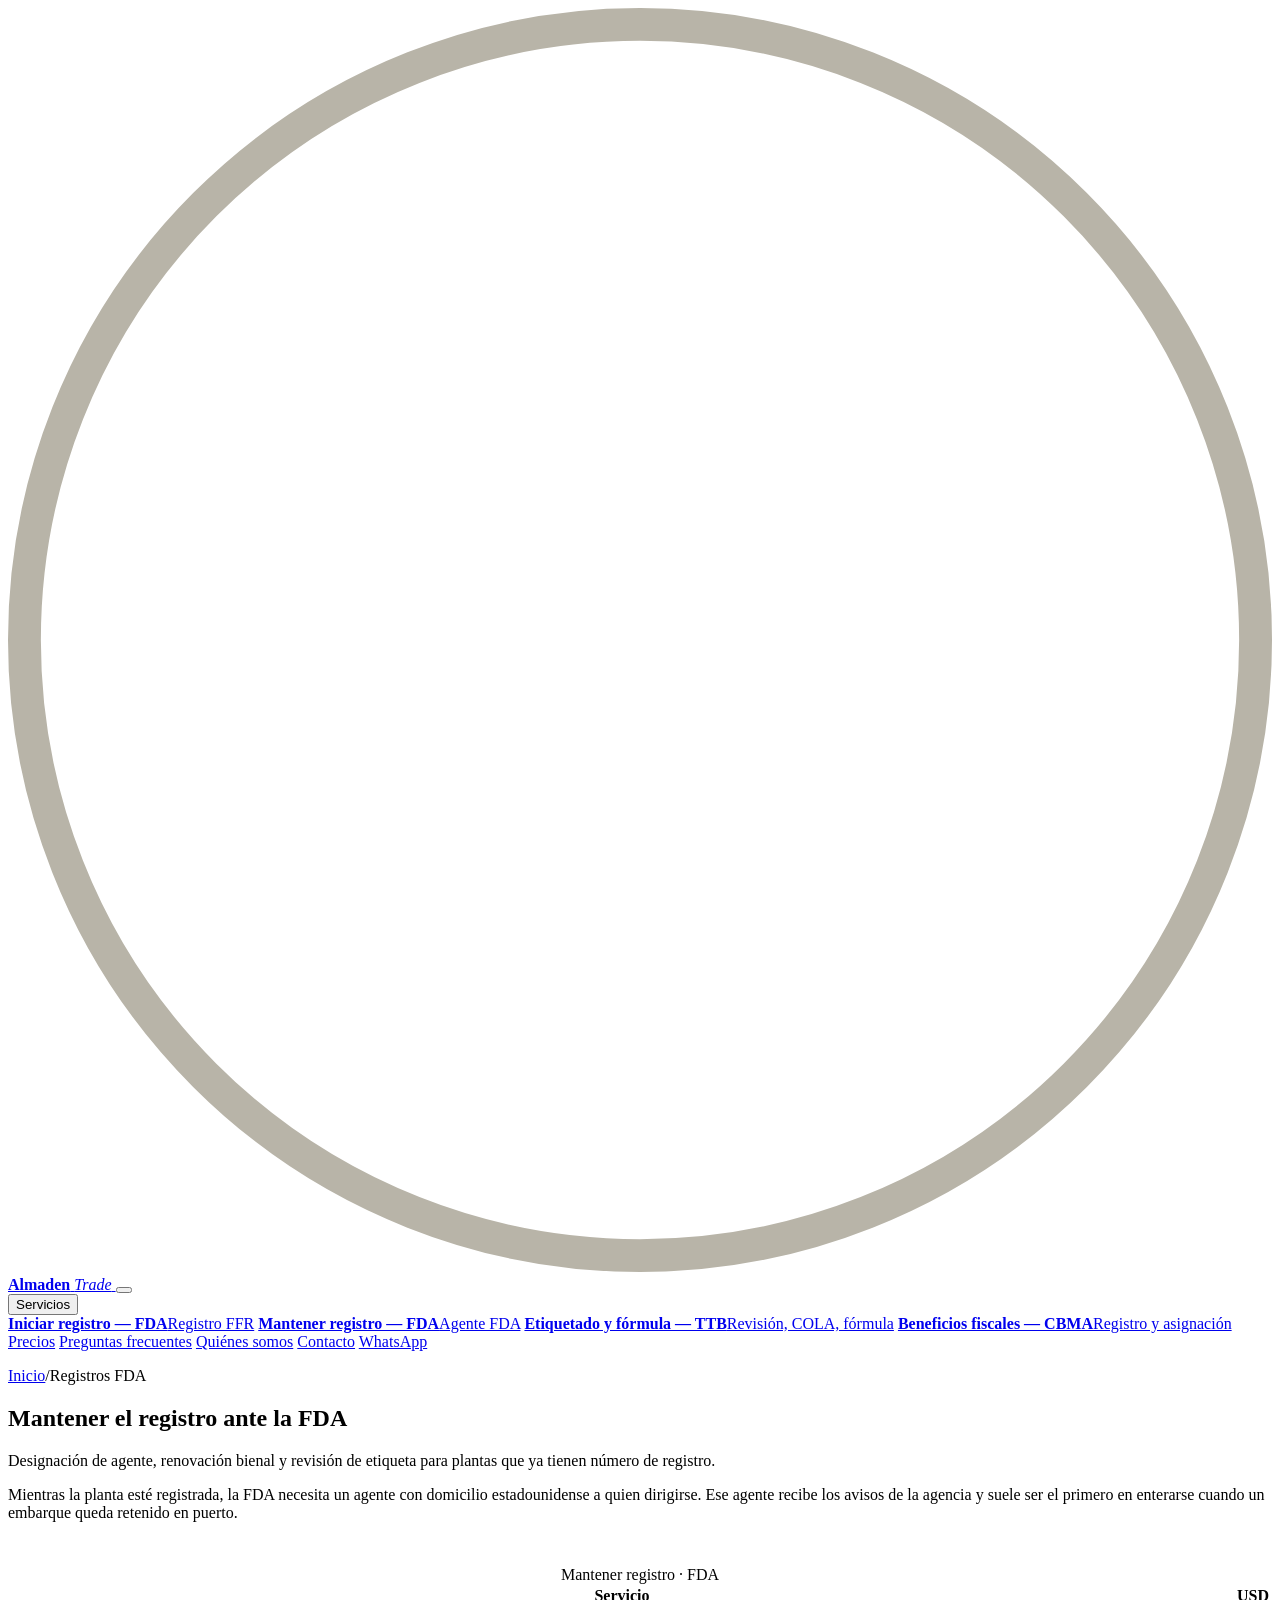
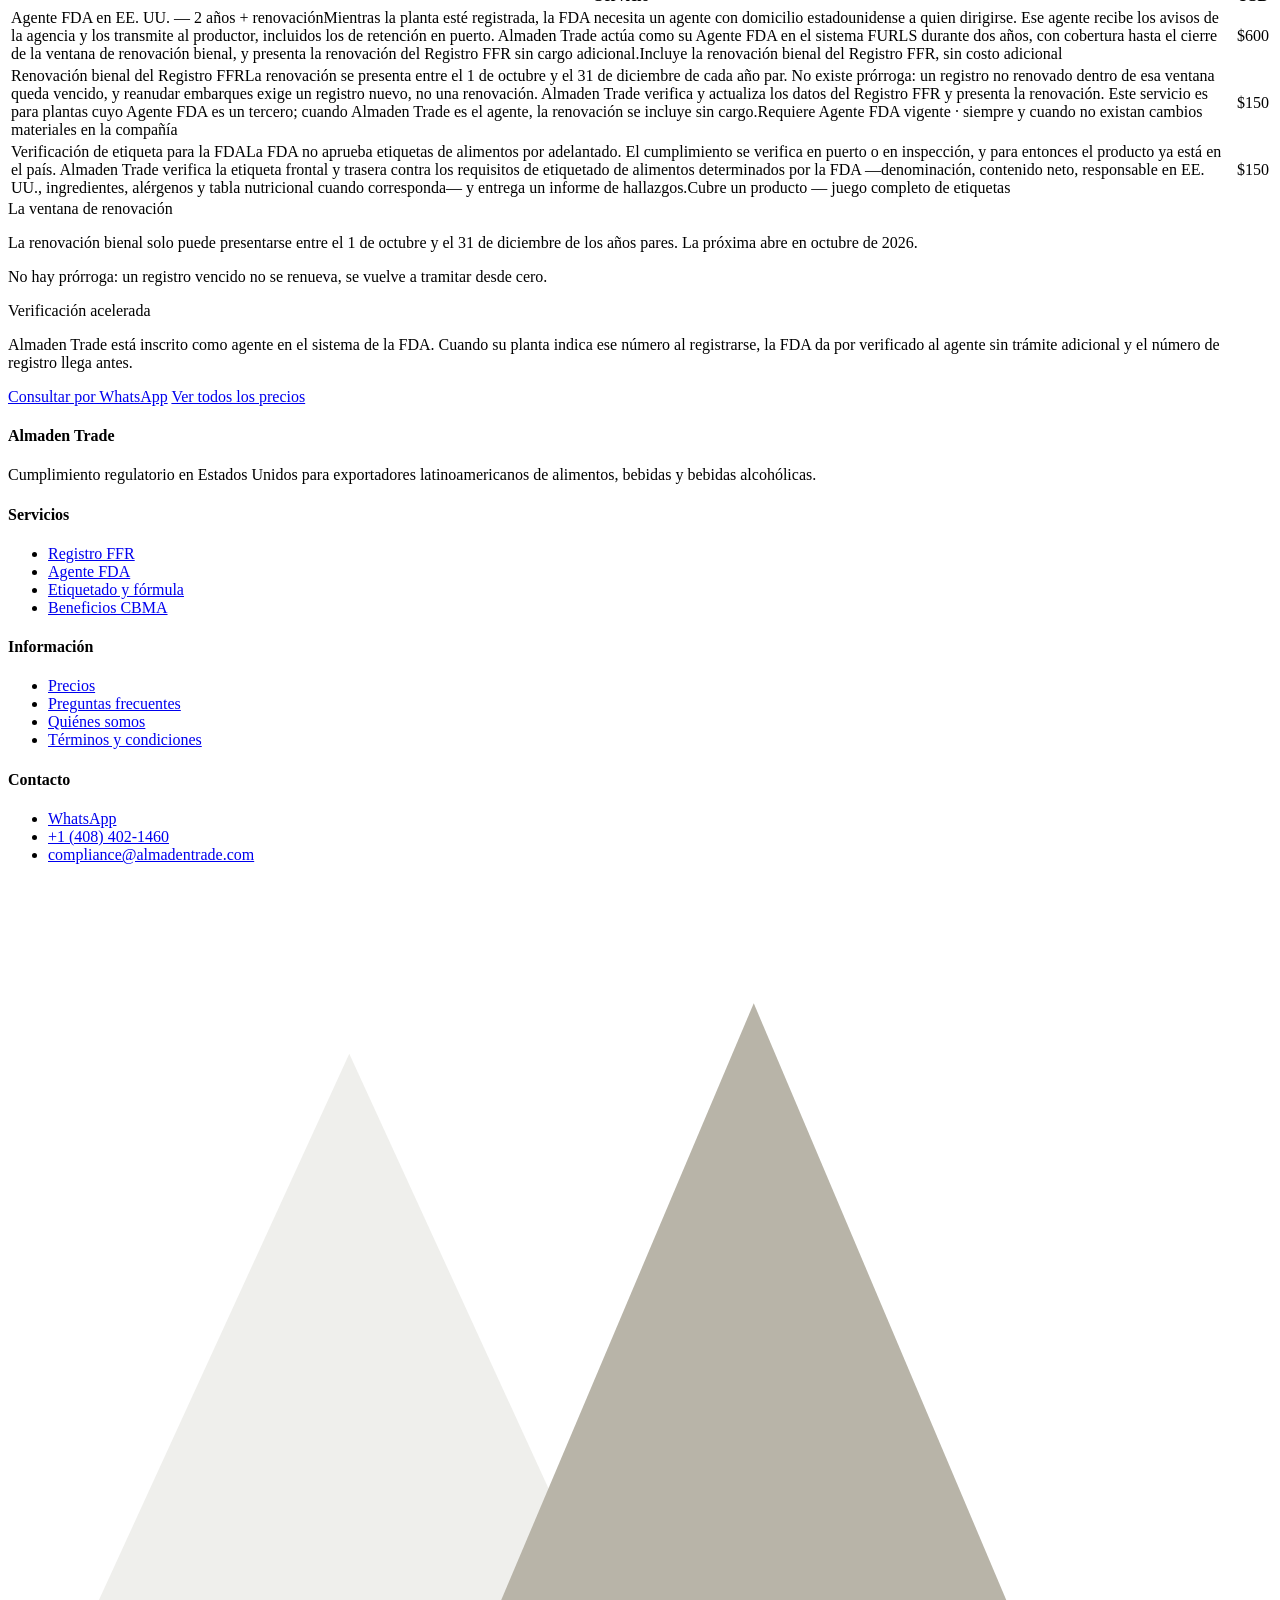
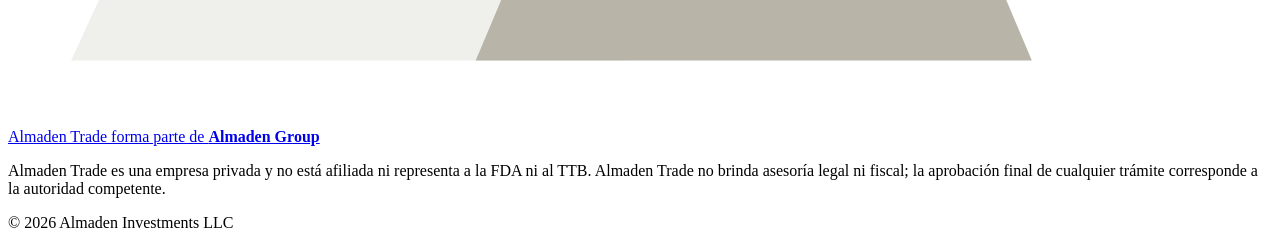
==== agente-fda/index.html @ 03629441 "Update index.html" ====
<!DOCTYPE html>
<html lang="es">
<head>
<meta charset="UTF-8">
<meta name="viewport" content="width=device-width,initial-scale=1">
<title>Agente FDA en EE. UU. — Almaden Trade</title>
<meta name="description" content="Designación de Agente FDA en EE. UU. por 2 años y renovación bienal del Registro FFR desde San Jose, California.">
<link rel="preconnect" href="https://fonts.googleapis.com">
<link rel="preconnect" href="https://fonts.gstatic.com" crossorigin>
<link href="https://fonts.googleapis.com/css2?family=Spectral:wght@500;600&family=Inter:wght@400;450;500;550;600&family=Poppins:wght@600;700&family=IBM+Plex+Mono:wght@400;500&display=swap" rel="stylesheet">
<link rel="icon" href="/favicon.svg" type="image/svg+xml">
<link rel="stylesheet" href="/styles.css">
</head>
<body>
<header class="masthead">
  <div class="shell">
    <a class="wordmark" href="/es/" aria-label="Almaden Trade — inicio">
      <svg class="wm-mark" viewBox="0 0 100 100" aria-hidden="true">
<circle cx="50" cy="50" r="48.7" fill="none" stroke="#B8B4A8" stroke-width="2.6"/>
<path d="M75.4 17.5 L60.5 58.2 L33.1 72.8 L39.5 41.8 Z" fill="#ffffff"/>
</svg>
      <span class="wm-name"><b>Almaden</b>&nbsp;<i>Trade</i></span>
    </a>
    <button class="burger" aria-label="Menú" aria-expanded="false"><span></span><span></span><span></span></button>
    <nav class="nav">
      <div class="nav-group">
        <button aria-expanded="false" aria-current="page">Servicios</button>
        <div class="menu">
          <a href="/registro-fda/"><strong>Iniciar registro — FDA</strong><span>Registro FFR</span></a>
          <a href="/agente-fda/"><strong>Mantener registro — FDA</strong><span>Agente FDA</span></a>
          <a href="/etiquetado-ttb/"><strong>Etiquetado y fórmula — TTB</strong><span>Revisión, COLA, fórmula</span></a>
          <a href="/cbma/"><strong>Beneficios fiscales — CBMA</strong><span>Registro y asignación</span></a>
        </div>
      </div>
      <a href="/precios/">Precios</a>
      <a href="/preguntas/">Preguntas frecuentes</a>
      <a href="/quienes-somos/">Quiénes somos</a>
      <a href="/contacto/">Contacto</a>
      <a class="nav-wa" href="https://wa.me/14084021460" target="_blank" rel="noopener">WhatsApp</a>
    </nav>
  </div>
</header>
<section class="pagehead">
  <div class="shell">
    <p class="crumb"><a href="/es/">Inicio</a><span>/</span>Registros FDA</p>
    <h1>Mantener el registro ante la FDA</h1>
    <p class="lede">Designación de agente, renovación bienal y revisión de etiqueta para plantas que ya tienen número de registro.</p>
  </div>
</section>
<section class="band">
  <div class="shell">
    <p class="lede" style="margin-bottom:44px">Mientras la planta esté registrada, la FDA necesita un agente con domicilio estadounidense a quien dirigirse. Ese agente recibe los avisos de la agencia y suele ser el primero en enterarse cuando un embarque queda retenido en puerto.</p>
    <div class="sched-group">
<table class="schedule">
  <caption>Mantener registro · FDA</caption>
  <thead><tr><th>Servicio</th><th class="num">USD</th></tr></thead>
  <tbody>
      <tr>
        <td><span class="item">Agente FDA en EE. UU. — 2 años + renovación</span><span class="desc">Mientras la planta esté registrada, la FDA necesita un agente con domicilio estadounidense a quien dirigirse. Ese agente recibe los avisos de la agencia y los transmite al productor, incluidos los de retención en puerto. Almaden Trade actúa como su Agente FDA en el sistema FURLS durante dos años, con cobertura hasta el cierre de la ventana de renovación bienal, y presenta la renovación del Registro FFR sin cargo adicional.</span><span class="cond">Incluye la renovación bienal del Registro FFR, sin costo adicional</span></td>
        <td class="fig">$600</td>
      </tr>
      <tr>
        <td><span class="item">Renovación bienal del Registro FFR</span><span class="desc">La renovación se presenta entre el 1 de octubre y el 31 de diciembre de cada año par. No existe prórroga: un registro no renovado dentro de esa ventana queda vencido, y reanudar embarques exige un registro nuevo, no una renovación. Almaden Trade verifica y actualiza los datos del Registro FFR y presenta la renovación. Este servicio es para plantas cuyo Agente FDA es un tercero; cuando Almaden Trade es el agente, la renovación se incluye sin cargo.</span><span class="cond">Requiere Agente FDA vigente · siempre y cuando no existan cambios materiales en la compañía</span></td>
        <td class="fig">$150</td>
      </tr>
    <tr>
        <td><span class="item">Verificación de etiqueta para la FDA</span><span class="desc">La FDA no aprueba etiquetas de alimentos por adelantado. El cumplimiento se verifica en puerto o en inspección, y para entonces el producto ya está en el país. Almaden Trade verifica la etiqueta frontal y trasera contra los requisitos de etiquetado de alimentos determinados por la FDA —denominación, contenido neto, responsable en EE. UU., ingredientes, alérgenos y tabla nutricional cuando corresponda— y entrega un informe de hallazgos.</span><span class="cond">Cubre un producto — juego completo de etiquetas</span></td>
        <td class="fig">$150</td>
      </tr>
  </tbody>
</table>
</div>
    <div class="note">
      <span class="label">La ventana de renovación</span>
      <p>La renovación bienal solo puede presentarse entre el 1 de octubre y el 31 de diciembre de los años pares. La próxima abre en octubre de 2026.</p>
      <p>No hay prórroga: un registro vencido no se renueva, se vuelve a tramitar desde cero.</p>
    </div>
    <div class="note note-flag">
      <span class="label">Verificación acelerada</span>
      <p>Almaden Trade está inscrito como agente en el sistema de la FDA. Cuando su planta indica ese número al registrarse, la FDA da por verificado al agente sin trámite adicional y el número de registro llega antes.</p>
    </div>
    <div class="act">
      <a class="btn btn-solid" href="https://wa.me/14084021460" target="_blank" rel="noopener">Consultar por WhatsApp</a>
      <a class="btn btn-line" href="/precios/">Ver todos los precios</a>
    </div>
  </div>
</section>
<footer class="foot">
  <div class="shell">
    <div class="foot-grid">
      <div>
        <h4>Almaden Trade</h4>
        <p class="foot-about">Cumplimiento regulatorio en Estados Unidos para exportadores latinoamericanos de alimentos, bebidas y bebidas alcohólicas.</p>
      </div>
      <div>
        <h4>Servicios</h4>
        <ul>
          <li><a href="/registro-fda/">Registro FFR</a></li>
          <li><a href="/agente-fda/">Agente FDA</a></li>
          <li><a href="/etiquetado-ttb/">Etiquetado y fórmula</a></li>
          <li><a href="/cbma/">Beneficios CBMA</a></li>
        </ul>
      </div>
      <div>
        <h4>Información</h4>
        <ul>
          <li><a href="/precios/">Precios</a></li>
          <li><a href="/preguntas/">Preguntas frecuentes</a></li>
          <li><a href="/quienes-somos/">Quiénes somos</a></li>
          <li><a href="https://terminos.almadentrade.com" target="_blank" rel="noopener">Términos y condiciones</a></li>
        </ul>
      </div>
      <div>
        <h4>Contacto</h4>
        <ul>
          <li><a href="https://wa.me/14084021460" target="_blank" rel="noopener">WhatsApp</a></li>
          <li><a href="tel:+14084021460">+1 (408) 402-1460</a></li>
          <li><a href="mailto:compliance@almadentrade.com">compliance@almadentrade.com</a></li>
          <li style="margin-top:12px;color:rgba(255,255,255,.55);line-height:1.5">2150 N First St Ste 400<br>PMB 2024, San Jose, CA 95131</li>
        </ul>
      </div>
    </div>
    <div class="foot-group">
      <a href="https://almadengroup.com" target="_blank" rel="noopener">
        <svg class="group-mark" viewBox="242 54 200 124" aria-hidden="true">
          <polygon points="296,72 340,168 252,168" fill="#B8B4A8" opacity="0.22"/>
          <polygon points="344,168 388,72 432,168" fill="#ffffff" opacity="0.55"/>
          <polygon points="316,168 360,64 404,168" fill="#B8B4A8"/>
        </svg>
        <span>Almaden Trade forma parte de <strong>Almaden Group</strong></span>
      </a>
    </div>
    <div class="foot-base">
      <p class="foot-legal">Almaden Trade es una empresa privada y no está afiliada ni representa a la FDA ni al TTB. Almaden Trade no brinda asesoría legal ni fiscal; la aprobación final de cualquier trámite corresponde a la autoridad competente.</p>
      <p class="foot-mark">© 2026 Almaden Investments LLC</p>
    </div>
  </div>
</footer>
<script src="/script.js"></script>
</body>
</html>
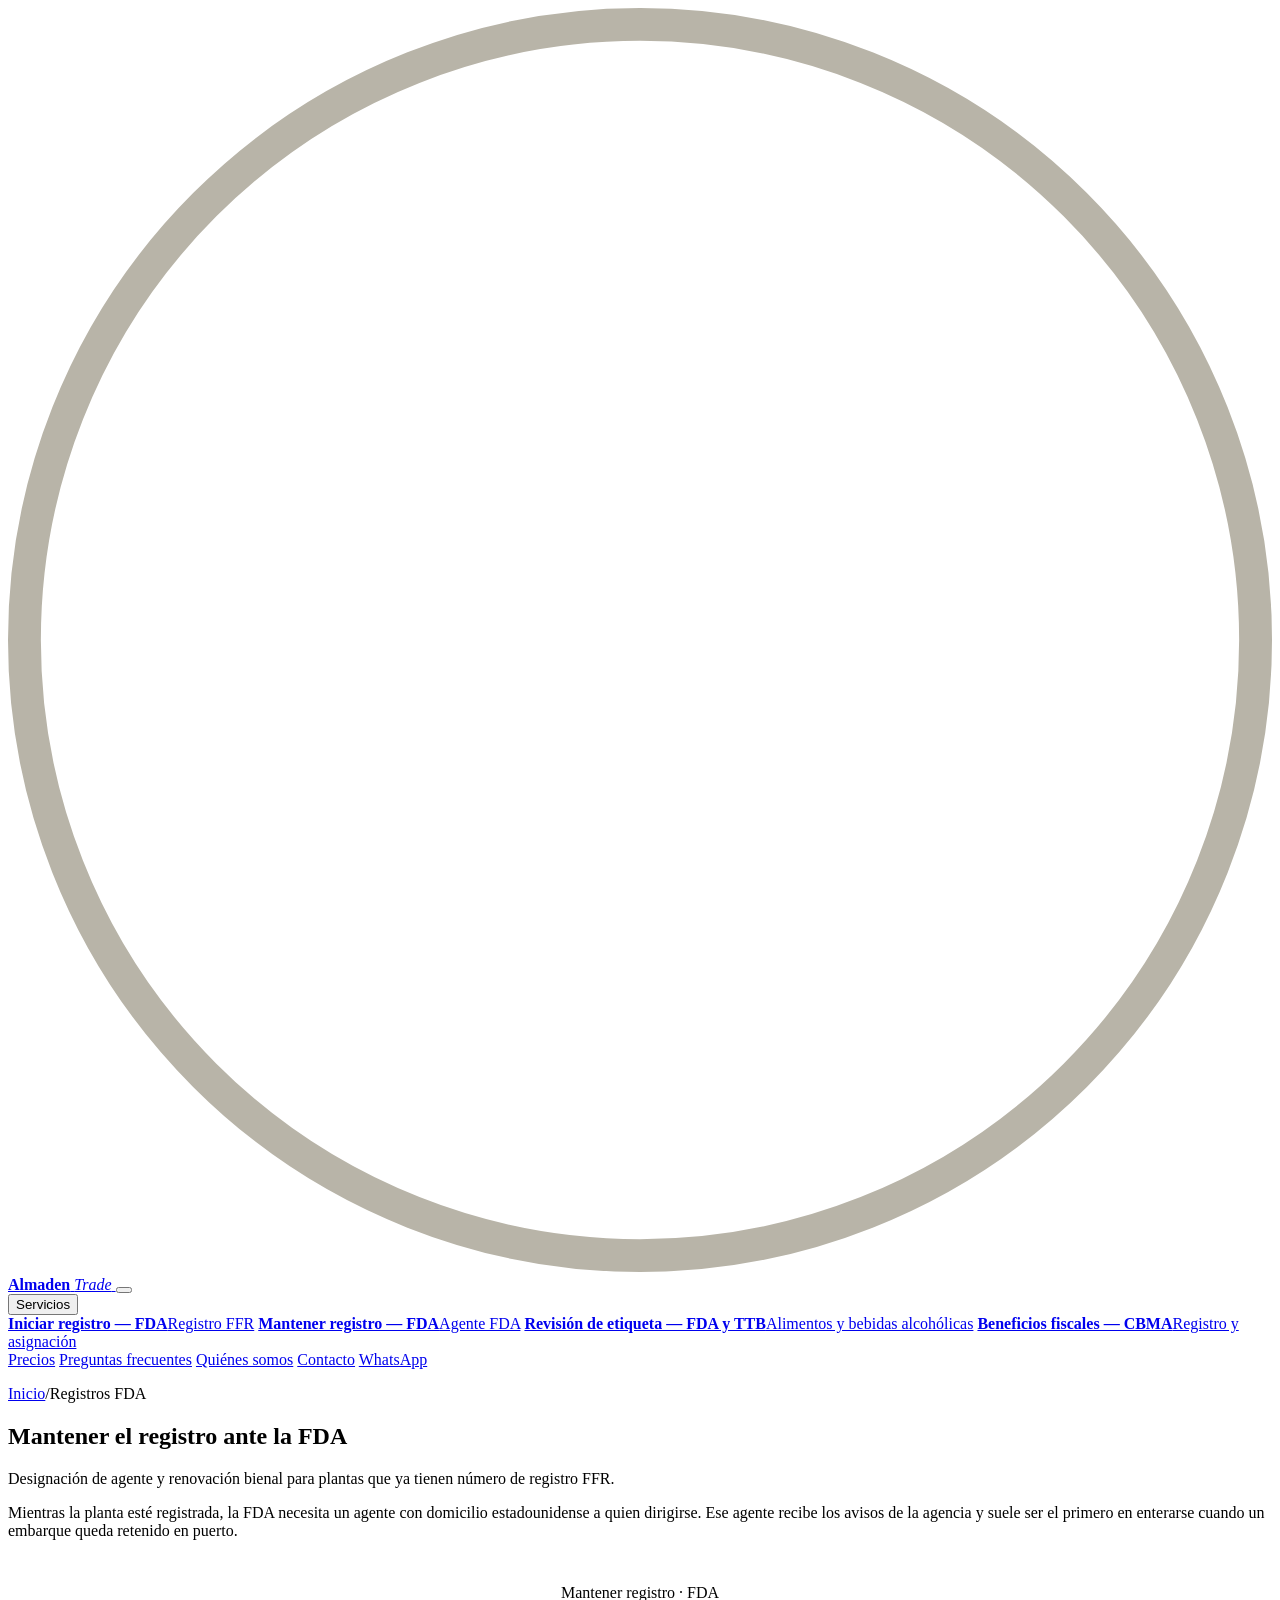
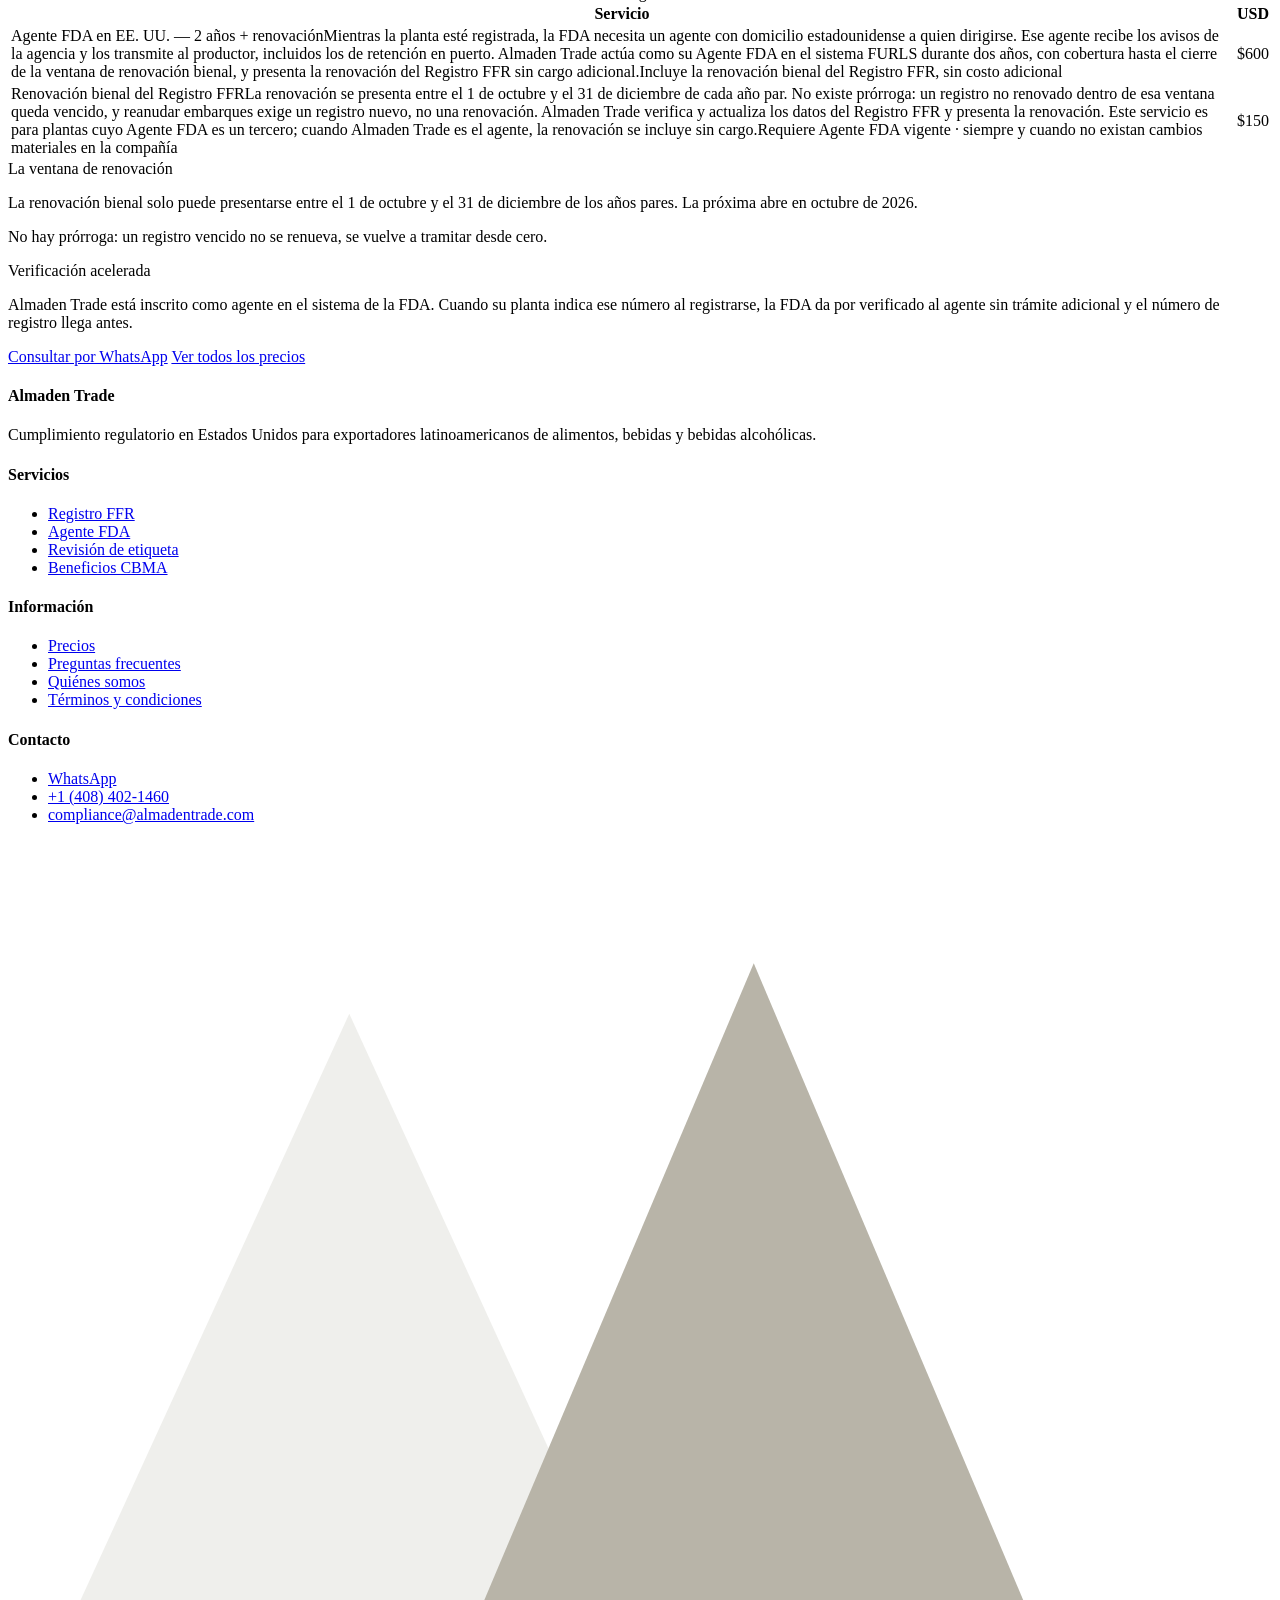
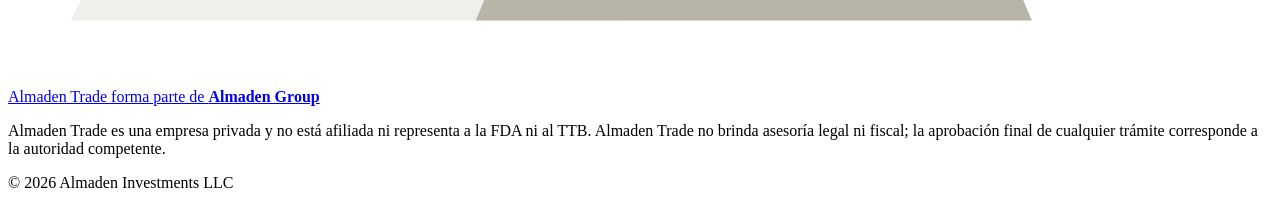
==== commit a9cf9849: "Update index.html" ====
--- a/agente-fda/index.html
+++ b/agente-fda/index.html
@@ -28,7 +28,7 @@
         <div class="menu">
           <a href="/registro-fda/"><strong>Iniciar registro — FDA</strong><span>Registro FFR</span></a>
           <a href="/agente-fda/"><strong>Mantener registro — FDA</strong><span>Agente FDA</span></a>
-          <a href="/etiquetado-ttb/"><strong>Etiquetado y fórmula — TTB</strong><span>Revisión, COLA, fórmula</span></a>
+          <a href="/etiquetado-ttb/"><strong>Revisión de etiqueta — FDA y TTB</strong><span>Alimentos y bebidas alcohólicas</span></a>
           <a href="/cbma/"><strong>Beneficios fiscales — CBMA</strong><span>Registro y asignación</span></a>
         </div>
       </div>
@@ -44,7 +44,7 @@
   <div class="shell">
     <p class="crumb"><a href="/es/">Inicio</a><span>/</span>Registros FDA</p>
     <h1>Mantener el registro ante la FDA</h1>
-    <p class="lede">Designación de agente, renovación bienal y revisión de etiqueta para plantas que ya tienen número de registro.</p>
+    <p class="lede">Designación de agente y renovación bienal para plantas que ya tienen número de registro FFR.</p>
   </div>
 </section>
 <section class="band">
@@ -61,10 +61,6 @@
       </tr>
       <tr>
         <td><span class="item">Renovación bienal del Registro FFR</span><span class="desc">La renovación se presenta entre el 1 de octubre y el 31 de diciembre de cada año par. No existe prórroga: un registro no renovado dentro de esa ventana queda vencido, y reanudar embarques exige un registro nuevo, no una renovación. Almaden Trade verifica y actualiza los datos del Registro FFR y presenta la renovación. Este servicio es para plantas cuyo Agente FDA es un tercero; cuando Almaden Trade es el agente, la renovación se incluye sin cargo.</span><span class="cond">Requiere Agente FDA vigente · siempre y cuando no existan cambios materiales en la compañía</span></td>
-        <td class="fig">$150</td>
-      </tr>
-    <tr>
-        <td><span class="item">Verificación de etiqueta para la FDA</span><span class="desc">La FDA no aprueba etiquetas de alimentos por adelantado. El cumplimiento se verifica en puerto o en inspección, y para entonces el producto ya está en el país. Almaden Trade verifica la etiqueta frontal y trasera contra los requisitos de etiquetado de alimentos determinados por la FDA —denominación, contenido neto, responsable en EE. UU., ingredientes, alérgenos y tabla nutricional cuando corresponda— y entrega un informe de hallazgos.</span><span class="cond">Cubre un producto — juego completo de etiquetas</span></td>
         <td class="fig">$150</td>
       </tr>
   </tbody>
@@ -97,7 +93,7 @@
         <ul>
           <li><a href="/registro-fda/">Registro FFR</a></li>
           <li><a href="/agente-fda/">Agente FDA</a></li>
-          <li><a href="/etiquetado-ttb/">Etiquetado y fórmula</a></li>
+          <li><a href="/etiquetado-ttb/">Revisión de etiqueta</a></li>
           <li><a href="/cbma/">Beneficios CBMA</a></li>
         </ul>
       </div>
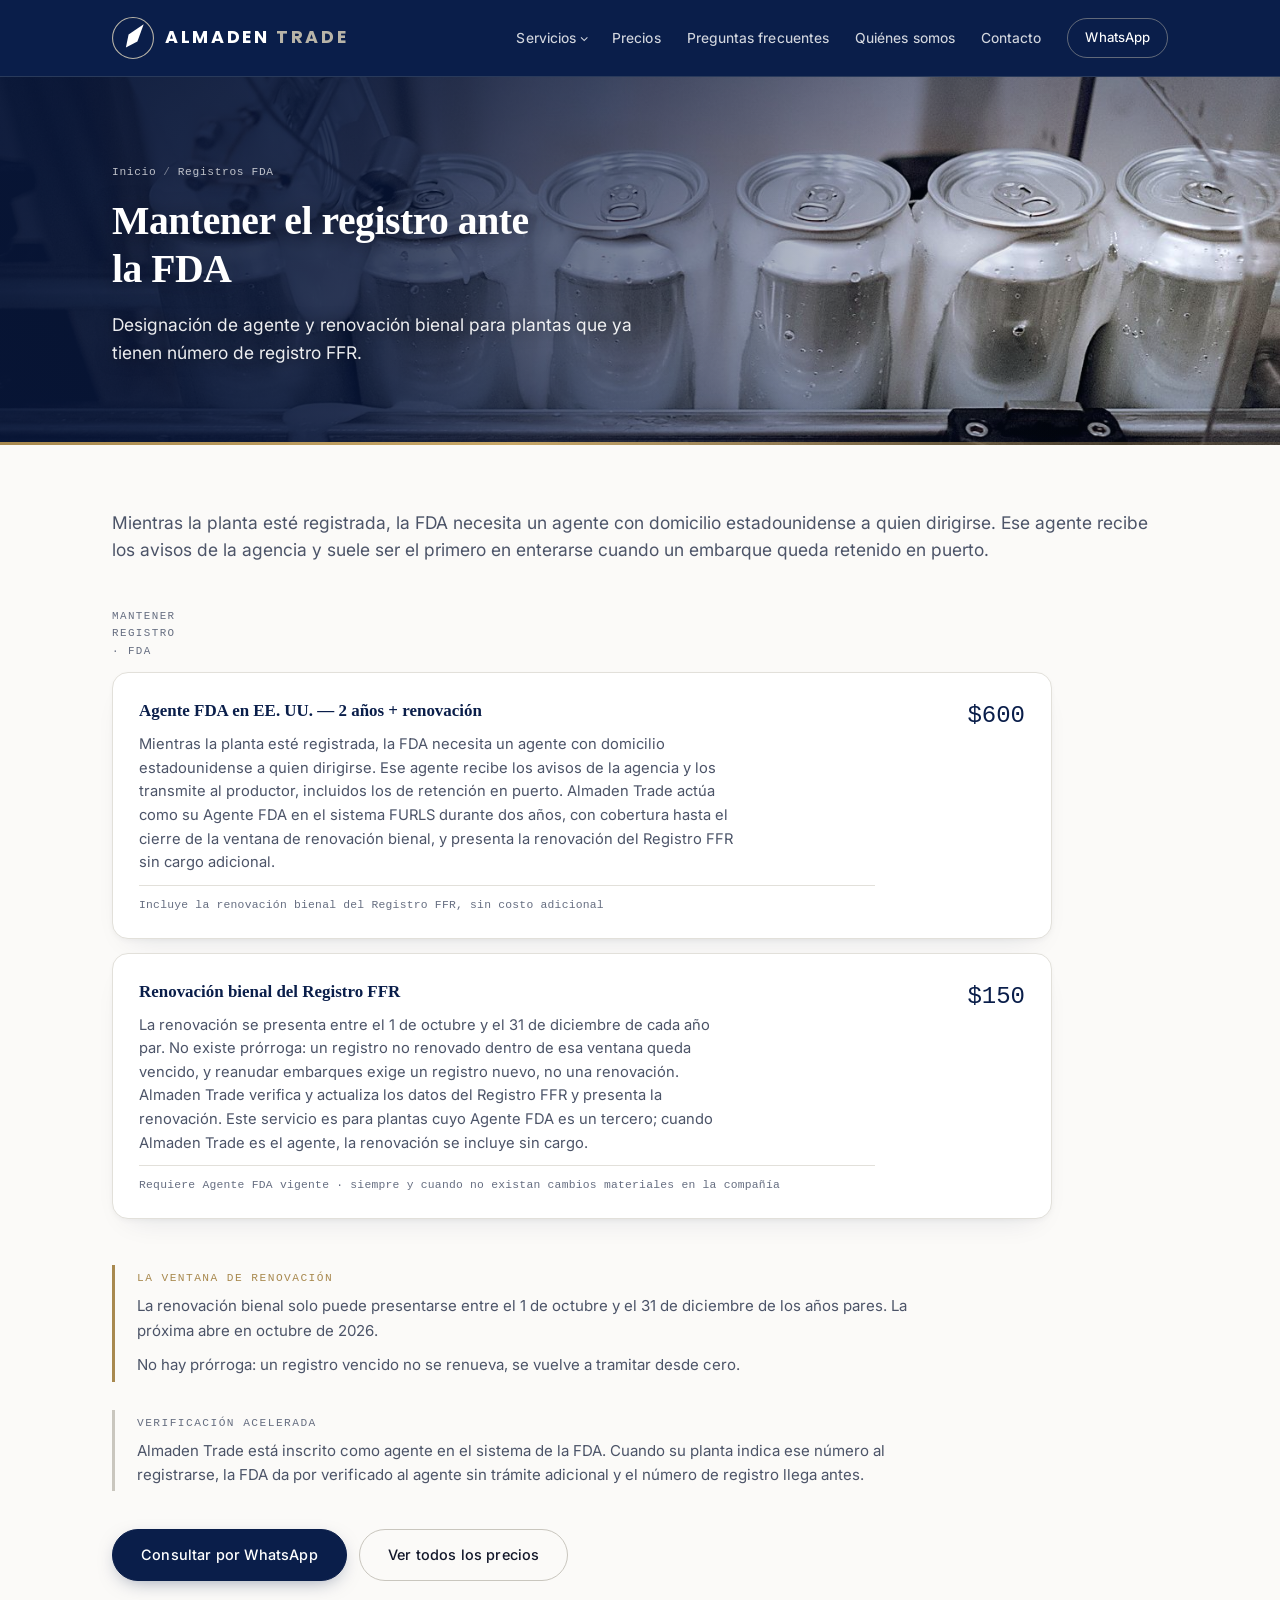
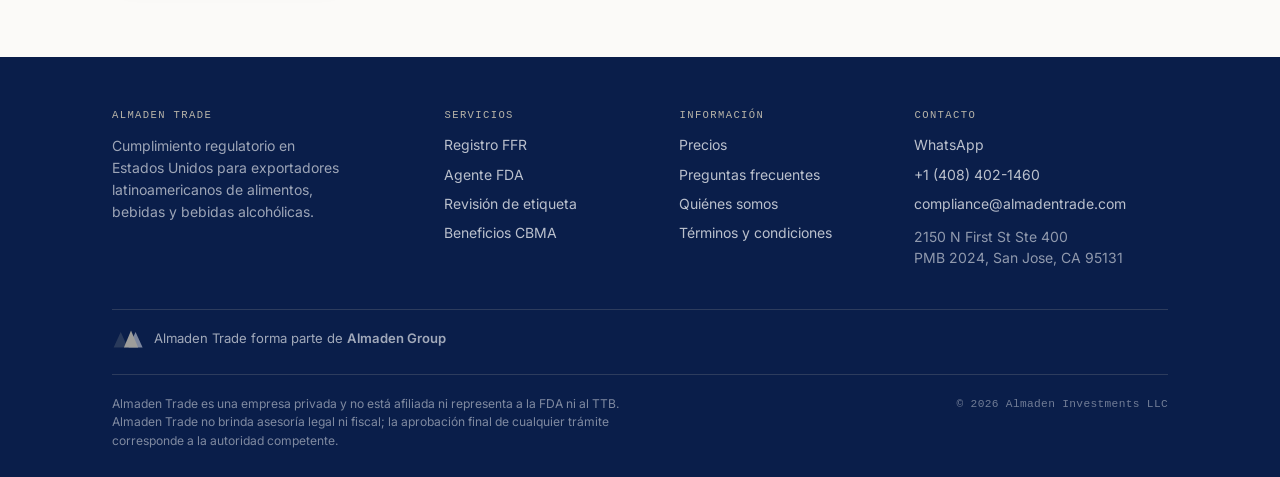
==== commit 9d7b6c8b: "Update index.html" ====
--- a/agente-fda/index.html
+++ b/agente-fda/index.html
@@ -1,6 +1,7 @@
 <!DOCTYPE html>
 <html lang="es">
 <head>
+<link rel="canonical" href="https://www.almadentrade.com/agente-fda/">
 <meta charset="UTF-8">
 <meta name="viewport" content="width=device-width,initial-scale=1">
 <title>Agente FDA en EE. UU. — Almaden Trade</title>
@@ -40,7 +41,9 @@
     </nav>
   </div>
 </header>
-<section class="pagehead">
+<section class="pagehead con-foto">
+  <div class="photo" style="background-image:url('/assets/images/cab-agente-fda.jpg')"></div>
+  <div class="wash"></div>
   <div class="shell">
     <p class="crumb"><a href="/es/">Inicio</a><span>/</span>Registros FDA</p>
     <h1>Mantener el registro ante la FDA</h1>
@@ -133,5 +136,6 @@
   </div>
 </footer>
 <script src="/script.js"></script>
+<script defer src="/_vercel/insights/script.js"></script>
 </body>
 </html>
--- a/styles.css
+++ b/styles.css
@@ -0,0 +1,254 @@
+:root{
+  --cobalt:#0A1E4A;
+  --cobalt-deep:#071838;
+  --cobalt-tint:#EDF0F7;
+  --gold:#A8894F;
+  --gold-soft:#C9A868;
+  --quicksilver:#B8B4A8;
+  --quicksilver-pale:#E5E3DD;
+  --paper:#FBFAF8;
+  --ink:#12172A;
+  --ink-mid:#4C5468;
+  --ink-soft:#666E81;
+  --rule:#E2E0DA;
+  --rule-strong:#C9C6BE;
+  --serif:'Spectral',Georgia,serif;
+  --sans:'Inter',-apple-system,BlinkMacSystemFont,'Segoe UI',sans-serif;
+  --mono:'IBM Plex Mono',ui-monospace,monospace;
+  --shell:1120px;
+  --measure:66ch;
+}
+*{box-sizing:border-box}
+html{-webkit-text-size-adjust:100%}
+body{margin:0;background:var(--paper);color:var(--ink);font-family:var(--sans);font-size:16px;line-height:1.62;font-feature-settings:"kern" 1;-webkit-font-smoothing:antialiased;-moz-osx-font-smoothing:grayscale}
+h1,h2,h3,h4{font-family:var(--serif);font-weight:600;color:var(--cobalt);line-height:1.2;margin:0}
+h1{font-size:clamp(1.9rem,3.1vw,2.6rem);letter-spacing:-.012em}
+h2{font-size:clamp(1.35rem,2.1vw,1.7rem);letter-spacing:-.008em}
+h3{font-size:1.06rem;font-weight:600;letter-spacing:-.003em}
+p{margin:0 0 1.05em}
+a{color:var(--cobalt);text-decoration:none}
+a:hover{text-decoration:underline;text-underline-offset:3px}
+strong{font-weight:600}
+.shell{max-width:var(--shell);margin:0 auto;padding:0 32px}
+.measure{max-width:var(--measure)}
+.narrow{max-width:820px}
+@media (max-width:640px){.shell{padding:0 20px}}
+.label{font-family:var(--mono);font-size:.7rem;font-weight:500;letter-spacing:.13em;text-transform:uppercase;color:var(--ink-soft);display:block;margin:0 0 .85em}
+.label-rule{padding-bottom:.7em;border-bottom:1px solid var(--rule);margin-bottom:1.6em}
+.lede{font-size:1.09rem;line-height:1.58;color:var(--ink-mid);max-width:95ch}
+:focus-visible{outline:2px solid var(--gold);outline-offset:3px}
+@keyframes rise{from{opacity:0;transform:translateY(16px)}to{opacity:1;transform:translateY(0)}}
+@media (prefers-reduced-motion:reduce){*{animation:none!important;opacity:1!important;transition:none!important}}
+
+/* ---------- masthead ---------- */
+.masthead{background:var(--cobalt);border-bottom:1px solid rgba(184,180,168,.18);position:relative;z-index:60}
+.masthead .shell{display:flex;align-items:center;justify-content:space-between;height:76px}
+.wordmark{display:flex;align-items:center;gap:11px;color:#fff;line-height:1}
+.wordmark:hover{text-decoration:none}
+.wm-mark{width:42px;height:42px;flex-shrink:0;display:block}
+.wm-name{font-family:'Poppins',var(--sans);font-weight:700;font-size:1.1rem;letter-spacing:.15em;text-transform:uppercase;white-space:nowrap}
+.wm-name b{font-weight:700;color:#fff}
+.wm-name i{font-style:normal;font-weight:700;color:var(--quicksilver)}
+@media (max-width:480px){.wm-mark{width:34px;height:34px}.wm-name{font-size:.92rem;letter-spacing:.11em}.wordmark{gap:8px}}
+
+.nav{display:flex;align-items:center;gap:26px}
+.nav > a,.nav-group > button{font-family:var(--sans);font-size:.865rem;font-weight:450;color:rgba(255,255,255,.82);background:none;border:0;padding:0;cursor:pointer;letter-spacing:.005em;display:inline-flex;align-items:center;gap:5px}
+.nav > a:hover,.nav-group > button:hover,.nav > a[aria-current]{color:#fff;text-decoration:none}
+.nav > a[aria-current]{position:relative}
+.nav > a[aria-current]::after{content:'';position:absolute;left:0;right:0;bottom:-23px;height:2px;background:var(--gold)}
+.nav-group{position:relative}
+.nav-group > button::after{content:'';width:4px;height:4px;border-right:1.2px solid currentColor;border-bottom:1.2px solid currentColor;transform:rotate(45deg) translateY(-1px)}
+.menu{position:absolute;top:calc(100% + 21px);left:-14px;min-width:262px;background:#fff;border:1px solid var(--rule);border-radius:14px;padding:6px;z-index:60;box-shadow:0 14px 40px rgba(10,30,74,.18);opacity:0;visibility:hidden;transform:translateY(-4px);transition:opacity .13s,transform .13s,visibility .13s}
+.nav-group:hover .menu,.nav-group:focus-within .menu{opacity:1;visibility:visible;transform:none}
+.menu a{display:block;padding:10px 13px;border-radius:9px;color:var(--ink)}
+.menu a:hover{background:var(--cobalt-tint);text-decoration:none}
+.menu strong{display:block;font-size:.885rem;font-weight:550;color:var(--cobalt)}
+.menu span{display:block;font-family:var(--mono);font-size:.68rem;color:var(--ink-soft);letter-spacing:.04em;margin-top:1px}
+.nav-wa{border:1px solid rgba(184,180,168,.5)!important;padding:8px 17px!important;border-radius:999px;color:#fff!important;font-size:.83rem!important;letter-spacing:.02em}
+.nav-wa:hover{background:rgba(255,255,255,.1);text-decoration:none!important}
+.burger{display:none;background:none;border:0;cursor:pointer;padding:6px;width:34px}
+.burger span{display:block;height:1.5px;background:#fff;margin:5px 0}
+@media (max-width:940px){
+  .burger{display:block}
+  .nav{position:fixed;inset:76px 0 0 auto;width:min(320px,84vw);background:var(--cobalt);flex-direction:column;align-items:stretch;gap:0;padding:14px 22px 28px;transform:translateX(101%);transition:transform .22s ease;overflow-y:auto;border-left:1px solid rgba(184,180,168,.2);z-index:70}
+  .nav.open{transform:none}
+  .nav > a,.nav-group > button{padding:13px 0;border-bottom:1px solid rgba(184,180,168,.16);width:100%;text-align:left;font-size:.95rem}
+  .nav > a[aria-current]::after{display:none}
+  .nav-group{width:100%}
+  .menu{position:static;opacity:1;visibility:visible;transform:none;box-shadow:none;border:0;border-radius:0;background:transparent;padding:0 0 6px 12px;display:none;min-width:0}
+  .nav-group.open .menu{display:block}
+  .menu a{padding:9px 0;color:rgba(255,255,255,.8);border-radius:0}
+  .menu a:hover{background:none}
+  .menu strong{color:#fff;font-weight:450}
+  .nav-wa{margin-top:16px;text-align:center;border-bottom:0!important}
+}
+
+/* ---------- homepage hero ---------- */
+.hero{position:relative;overflow:hidden;padding:112px 0 104px;background:var(--cobalt)}
+.hero .photo{position:absolute;inset:0;z-index:0;display:grid;grid-template-columns:2.47fr 1.02fr}
+.hero .photo i{display:block;background-size:cover;background-position:center}
+.hero .photo .p1{background-image:url("/assets/images/inicio-vino.jpg")}
+.hero .photo .p2{background-image:url("/assets/images/inicio-cafe.jpg")}
+@media (max-width:720px){.hero .photo{grid-template-columns:1.9fr 1fr}}
+.hero .wash{position:absolute;inset:0;z-index:1;background:
+  linear-gradient(96deg, rgba(8,22,56,.92) 0%, rgba(8,22,56,.82) 26%, rgba(8,22,56,.46) 48%, rgba(8,22,56,.12) 66%, rgba(8,22,56,0) 80%),
+  linear-gradient(180deg, rgba(8,22,56,.34) 0%, rgba(8,22,56,0) 34%, rgba(8,22,56,0) 62%, rgba(8,22,56,.30) 100%)}
+.hero .shell{position:relative;z-index:4}
+.hero h1{color:#fff;max-width:19ch;text-shadow:0 2px 22px rgba(6,16,40,.55);opacity:0;animation:rise 1s ease-out .2s forwards}
+.hero-q{display:block;font-size:.62em;color:rgba(255,255,255,.72);margin-bottom:.5em;font-weight:500}
+.hero .lede{color:rgba(255,255,255,.92);text-shadow:0 1px 16px rgba(6,16,40,.55);max-width:46ch;margin-top:1.2em;font-size:1.08rem;opacity:0;animation:rise 1s ease-out .38s forwards}
+.eyebrow{display:inline-flex;align-items:center;gap:9px;border:1px solid rgba(255,255,255,.24);background:rgba(255,255,255,.10);backdrop-filter:blur(12px);-webkit-backdrop-filter:blur(12px);padding:7px 15px;border-radius:999px;font-family:var(--mono);font-size:.68rem;letter-spacing:.11em;text-transform:uppercase;color:rgba(255,255,255,.9);margin-bottom:26px;opacity:0;animation:rise .8s ease-out .05s forwards}
+.eyebrow span{width:6px;height:6px;border-radius:50%;background:var(--gold)}
+.hero .act{opacity:0;animation:rise 1s ease-out .54s forwards}
+
+/* ---------- cards lifted over the hero ---------- */
+.lift{position:relative;z-index:6;margin-top:-46px}
+.cards{display:grid;grid-template-columns:repeat(3,1fr);gap:16px}
+@media (max-width:820px){.cards{grid-template-columns:1fr}}
+.card{background:#fff;border:1px solid var(--rule);border-radius:16px;padding:26px 24px;box-shadow:0 2px 5px rgba(18,23,42,.04),0 16px 34px -16px rgba(10,30,74,.16);transition:transform .22s cubic-bezier(.2,.8,.3,1),box-shadow .22s,border-color .22s}
+.card:hover{border-color:#D8CDB4;transform:translateY(-5px);box-shadow:0 5px 10px rgba(18,23,42,.05),0 30px 56px -22px rgba(10,30,74,.26)}
+.card .label{color:var(--gold);margin-bottom:12px}
+.card h3{margin-bottom:.5em}
+.card p{margin:0;color:var(--ink-mid);font-size:.92rem}
+
+/* ---------- page headers ---------- */
+.pagehead{position:relative;overflow:hidden;padding:74px 0 66px;background:var(--cobalt)}
+.pagehead::before{content:'';position:absolute;inset:0;z-index:0;background:linear-gradient(104deg,#071838 0%,#0A1E4A 46%,#16305F 78%,#233A66 100%)}
+.pagehead::after{content:'';position:absolute;left:0;right:0;bottom:0;height:3px;z-index:4;background:linear-gradient(90deg,var(--gold) 0%,var(--gold-soft) 40%,rgba(168,137,79,.18) 100%)}
+.pagehead .photo{position:absolute;inset:0;z-index:1;background-size:cover;background-position:center}
+.pagehead .wash{position:absolute;inset:0;z-index:2;background:
+  linear-gradient(96deg, rgba(8,22,56,.93) 0%, rgba(8,22,56,.84) 28%, rgba(8,22,56,.48) 52%, rgba(8,22,56,.14) 70%, rgba(8,22,56,0) 84%),
+  linear-gradient(180deg, rgba(8,22,56,.32) 0%, rgba(8,22,56,0) 40%, rgba(8,22,56,0) 66%, rgba(8,22,56,.26) 100%)}
+.pagehead .shell{position:relative;z-index:3}
+.pagehead.con-foto{padding:86px 0 78px}
+.pagehead h1{color:#fff;max-width:22ch;text-shadow:0 2px 22px rgba(6,16,40,.5);opacity:0;animation:rise 1s ease-out .16s forwards}
+.pagehead .lede{color:rgba(255,255,255,.92);text-shadow:0 1px 16px rgba(6,16,40,.5);max-width:52ch;margin-top:1.05em;margin-bottom:0;opacity:0;animation:rise 1s ease-out .32s forwards}
+.crumb{font-family:var(--mono);font-size:.7rem;letter-spacing:.06em;color:rgba(255,255,255,.72);margin-bottom:1.5em;opacity:0;animation:rise .8s ease-out .05s forwards}
+.crumb a{color:rgba(255,255,255,.72)}
+.crumb a:hover{color:#fff}
+.crumb span{margin:0 7px;color:rgba(255,255,255,.42)}
+
+/* ---------- bands ---------- */
+.band{padding:64px 0 76px}
+.band-tint{background:#fff;border-top:1px solid var(--rule);border-bottom:1px solid var(--rule)}
+.band-deep{background:var(--cobalt);color:#fff}
+.band-deep h2,.band-deep h3{color:#fff}
+.band-deep .label{color:var(--quicksilver)}
+.band-tight{padding:44px 0}
+.head-block{margin-bottom:34px}
+.head-block .lede{margin-top:.7em;margin-bottom:0}
+
+.services{border-top:1px solid var(--rule);max-width:940px}
+.svc{display:grid;grid-template-columns:46px minmax(0,1fr) 128px;gap:24px;align-items:start;padding:26px 0;border-bottom:1px solid var(--rule)}
+.svc-num{font-family:var(--mono);font-size:.78rem;color:var(--quicksilver);padding-top:3px;letter-spacing:.05em}
+.svc h3{margin-bottom:.32em}
+.svc p{margin:0;color:var(--ink-mid);font-size:.935rem}
+.svc-act{text-align:right;padding-top:2px}
+.svc-act a{font-size:.87rem;font-weight:500;white-space:nowrap}
+@media (max-width:760px){.svc{grid-template-columns:34px 1fr;gap:14px}.svc-act{grid-column:2;text-align:left;padding-top:10px}}
+
+/* ---------- price cards ---------- */
+.sched-group{margin-bottom:46px}
+.sched-group:last-of-type{margin-bottom:0}
+.schedule{width:100%;max-width:940px;border-collapse:separate;border-spacing:0;display:block}
+.schedule thead{display:none}
+.schedule tbody{display:block}
+.schedule caption{font-family:var(--mono);font-size:.68rem;letter-spacing:.13em;text-transform:uppercase;color:var(--ink-soft);text-align:left;padding:0 0 1.1em}
+.schedule tr{display:grid;grid-template-columns:minmax(0,1fr) 130px;gap:20px;align-items:start;background:#fff;border:1px solid var(--rule);border-radius:16px;padding:24px 26px;margin-bottom:14px;box-shadow:0 2px 5px rgba(18,23,42,.035),0 14px 30px -18px rgba(10,30,74,.14);transition:transform .22s cubic-bezier(.2,.8,.3,1),box-shadow .22s,border-color .22s}
+.schedule tr:hover{transform:translateY(-4px);border-color:#D8CDB4;box-shadow:0 5px 10px rgba(18,23,42,.05),0 26px 48px -22px rgba(10,30,74,.24)}
+.schedule td{display:block;padding:0;border:0}
+.schedule .item{font-family:var(--serif);font-weight:600;color:var(--cobalt);font-size:1.06rem;display:block;margin-bottom:.5em}
+.schedule .desc{color:var(--ink-mid);font-size:.92rem;line-height:1.6;display:block;max-width:66ch}
+.schedule .cond{font-family:var(--mono);font-size:.71rem;color:var(--ink-soft);letter-spacing:.02em;display:block;margin-top:.9em;padding-top:.85em;border-top:1px solid var(--rule)}
+.schedule .fig{font-family:var(--mono);font-size:1.5rem;font-weight:500;color:var(--cobalt);text-align:right;white-space:nowrap;font-variant-numeric:tabular-nums}
+.schedule .fig small{display:block;font-size:.64rem;font-weight:400;color:var(--ink-soft);letter-spacing:.06em;margin-top:5px;text-transform:uppercase}
+@media (max-width:680px){
+  .schedule tr{grid-template-columns:1fr;gap:0}
+  .schedule .fig{text-align:left;margin-top:1em;font-size:1.35rem}
+  .schedule .fig small{display:inline;margin-left:9px}
+}
+
+/* ---------- notes ---------- */
+.note{border-left:3px solid var(--gold);border-radius:0;padding:4px 0 4px 22px;margin:28px 0}
+.note .label{color:var(--gold);margin-bottom:.6em}
+.note p{margin:0;color:var(--ink-mid);font-size:.94rem;max-width:88ch}
+.note p + p{margin-top:.7em}
+.note-flag{border-left-color:var(--rule-strong)}
+.note-flag .label{color:var(--ink-soft)}
+
+/* ---------- buttons ---------- */
+.act{display:flex;gap:12px;flex-wrap:wrap;margin-top:38px;align-items:center}
+.btn{display:inline-flex;align-items:center;justify-content:center;font-family:var(--sans);font-size:.9rem;font-weight:500;letter-spacing:.012em;padding:13px 28px;border-radius:999px;border:1px solid transparent;cursor:pointer;transition:transform .2s cubic-bezier(.2,.8,.3,1),background .2s,box-shadow .2s,border-color .2s}
+.btn:hover{text-decoration:none;transform:translateY(-2px)}
+.btn-solid{background:var(--cobalt);color:#fff;border-color:var(--cobalt);box-shadow:0 6px 20px -8px rgba(10,30,74,.5)}
+.btn-solid:hover{box-shadow:0 14px 30px -10px rgba(10,30,74,.55)}
+.btn-line{border-color:var(--rule-strong);color:var(--ink)}
+.btn-line:hover{border-color:var(--gold);color:var(--cobalt)}
+.hero .btn-solid,.band-deep .btn-solid{background:#fff;color:var(--cobalt);border-color:#fff;box-shadow:0 6px 22px -6px rgba(0,0,0,.4)}
+.hero .btn-solid:hover,.band-deep .btn-solid:hover{box-shadow:0 14px 32px -8px rgba(0,0,0,.45)}
+.hero .btn-line,.band-deep .btn-line{border-color:rgba(255,255,255,.42);color:#fff;background:rgba(255,255,255,.07);backdrop-filter:blur(10px);-webkit-backdrop-filter:blur(10px)}
+.hero .btn-line:hover,.band-deep .btn-line:hover{background:rgba(255,255,255,.17);border-color:var(--gold);color:#fff}
+
+/* ---------- columns ---------- */
+.cols{display:grid;grid-template-columns:repeat(2,1fr);gap:38px 52px}
+.cols-3{display:grid;grid-template-columns:repeat(3,1fr);gap:34px 44px}
+@media (max-width:820px){.cols,.cols-3{grid-template-columns:1fr;gap:30px}}
+.col-item h3{margin-bottom:.45em}
+.col-item p{margin:0;color:var(--ink-mid);font-size:.93rem}
+.col-item .label{color:var(--gold);margin-bottom:.7em}
+
+/* ---------- questions ---------- */
+.qa{margin-top:4px}
+.qa details{background:#fff;border:1px solid var(--rule);border-radius:14px;margin-bottom:12px;overflow:hidden;box-shadow:0 2px 5px rgba(18,23,42,.035),0 12px 26px -18px rgba(10,30,74,.14);transition:box-shadow .22s,border-color .22s}
+.qa details:hover{border-color:#D8CDB4;box-shadow:0 4px 9px rgba(18,23,42,.05),0 22px 42px -22px rgba(10,30,74,.2)}
+.qa summary{font-family:var(--serif);font-size:1.03rem;font-weight:600;color:var(--cobalt);padding:19px 52px 19px 24px;cursor:pointer;list-style:none;position:relative;line-height:1.35}
+.qa summary::-webkit-details-marker{display:none}
+.qa summary::after{content:'';position:absolute;right:24px;top:50%;width:9px;height:9px;border-right:1.6px solid var(--gold);border-bottom:1.6px solid var(--gold);transform:translateY(-70%) rotate(45deg);transition:transform .18s}
+.qa details[open] summary::after{transform:translateY(-30%) rotate(-135deg)}
+.qa summary:hover{color:var(--cobalt)}
+.qa .ans{padding:0 30px 22px 24px}
+.qa .ans p{margin:0;color:var(--ink-mid);font-size:.94rem;max-width:66ch}
+
+/* ---------- contact ---------- */
+.contact-grid{display:grid;grid-template-columns:210px 1fr;gap:44px;align-items:start}
+@media (max-width:700px){.contact-grid{grid-template-columns:1fr;gap:30px}}
+.qr{border:1px solid var(--rule);border-radius:16px;padding:14px;background:#fff;width:210px;box-shadow:0 2px 5px rgba(18,23,42,.035),0 14px 30px -18px rgba(10,30,74,.16)}
+.qr img{display:block;width:100%;height:auto;border-radius:8px}
+.qr figcaption{font-family:var(--mono);font-size:.65rem;letter-spacing:.06em;color:var(--ink-soft);text-align:center;margin-top:11px;text-transform:uppercase}
+.reach{margin:0;padding:0;background:#fff;border:1px solid var(--rule);border-radius:16px;overflow:hidden;box-shadow:0 2px 5px rgba(18,23,42,.035),0 14px 30px -20px rgba(10,30,74,.14)}
+.reach div{padding:18px 24px;border-bottom:1px solid var(--rule);display:grid;grid-template-columns:110px 1fr;gap:18px;align-items:baseline}
+.reach div:first-child{padding-top:18px}
+.reach div:last-child{border-bottom:0}
+.reach dt{font-family:var(--mono);font-size:.68rem;letter-spacing:.11em;text-transform:uppercase;color:var(--ink-soft)}
+.reach dd{margin:0;font-size:.97rem}
+.reach dd span{color:var(--ink-mid);font-size:.9rem}
+@media (max-width:560px){.reach div{grid-template-columns:1fr;gap:5px}}
+
+/* ---------- facts strip ---------- */
+.facts{display:flex;gap:0;margin-top:44px;border-top:1px solid rgba(184,180,168,.28);flex-wrap:wrap}
+.fact{padding:19px 30px 0 0;margin-right:30px;border-right:1px solid rgba(184,180,168,.2);flex:1;min-width:180px}
+.fact:last-child{border-right:0;margin-right:0;padding-right:0}
+.fact dt{font-family:var(--mono);font-size:.67rem;letter-spacing:.12em;text-transform:uppercase;color:var(--gold);margin-bottom:7px}
+.fact dd{margin:0;font-size:.92rem;color:rgba(255,255,255,.86);line-height:1.45}
+@media (max-width:720px){.fact{border-right:0;border-bottom:1px solid rgba(184,180,168,.16);padding:15px 0;margin:0;flex:1 1 100%}.fact:last-child{border-bottom:0}}
+
+/* ---------- footer ---------- */
+.foot{background:var(--cobalt);color:rgba(255,255,255,.72);padding:52px 0 26px;font-size:.875rem;margin-top:0}
+.foot-grid{display:grid;grid-template-columns:1.5fr 1fr 1fr 1.3fr;gap:40px;padding-bottom:32px;border-bottom:1px solid rgba(184,180,168,.2)}
+@media (max-width:820px){.foot-grid{grid-template-columns:1fr 1fr;gap:32px}}
+@media (max-width:480px){.foot-grid{grid-template-columns:1fr}}
+.foot h4{font-family:var(--mono);font-size:.66rem;font-weight:500;letter-spacing:.13em;text-transform:uppercase;color:var(--quicksilver);margin:0 0 14px}
+.foot ul{list-style:none;margin:0;padding:0}
+.foot li{margin-bottom:9px;line-height:1.45}
+.foot a{color:rgba(255,255,255,.72)}
+.foot a:hover{color:#fff}
+.foot-about{color:rgba(255,255,255,.6);max-width:26ch;line-height:1.55;margin:0}
+.foot-group{padding:18px 0;border-bottom:1px solid rgba(184,180,168,.2)}
+.foot-group a{display:inline-flex;align-items:center;gap:10px;color:rgba(255,255,255,.62);font-size:.82rem}
+.foot-group a:hover{color:#fff;text-decoration:none}
+.foot-group a:hover .group-mark{opacity:1}
+.group-mark{height:20px;width:auto;flex-shrink:0;opacity:.85;transition:opacity .15s}
+.foot-group strong{font-weight:600;color:inherit}
+.foot-base{padding-top:20px;display:flex;justify-content:space-between;gap:22px;flex-wrap:wrap;align-items:flex-start}
+.foot-legal{font-size:.755rem;color:rgba(255,255,255,.48);max-width:66ch;margin:0;line-height:1.55}
+.foot-mark{font-family:var(--mono);font-size:.7rem;color:rgba(255,255,255,.42);margin:0;letter-spacing:.03em;white-space:nowrap}
